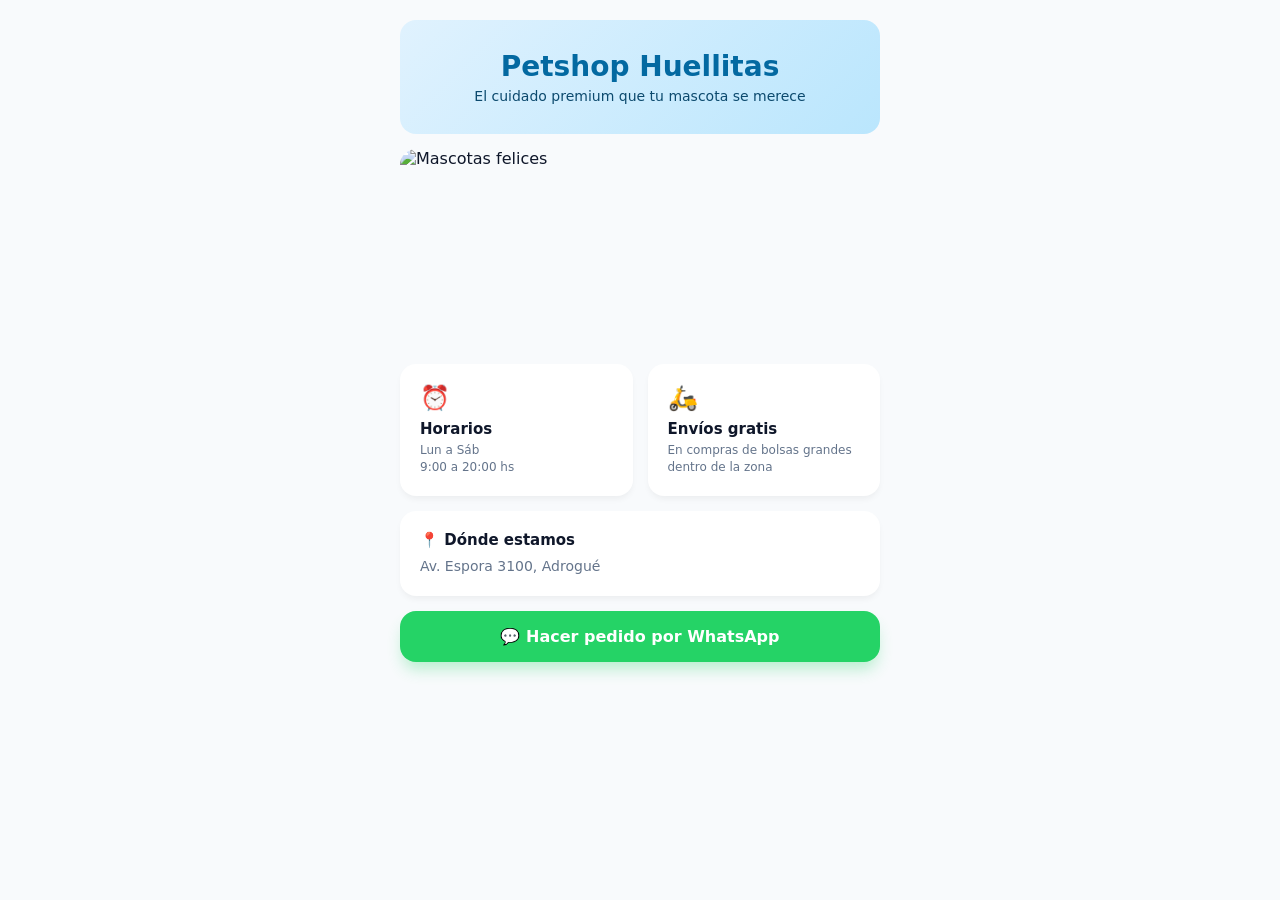
==== landing1/index.html @ efa2cc0a "second" ====
<!DOCTYPE html>
<html lang="es">
<head>
    <meta charset="UTF-8">
    <meta name="viewport" content="width=device-width, initial-scale=1.0">
    <title>Petshop Huellitas - Estilo Bento Premium</title>
    <style>
        :root {
            --bg-main: #f8fafc;
            --bg-card: #ffffff;
            --primary: #0ea5e9;
            --primary-hover: #0284c7;
            --text-main: #0f172a;
            --text-muted: #64748b;
            --radius: 16px;
        }

        * { box-sizing: border-box; margin: 0; padding: 0; font-family: system-ui, -apple-system, sans-serif; }
        body { background-color: var(--bg-main); color: var(--text-main); padding: 20px 15px; }

        .bento-container {
            max-width: 480px;
            margin: 0 auto;
            display: grid;
            grid-template-columns: repeat(2, 1fr);
            gap: 15px;
        }

        .hero-card {
            grid-column: span 2;
            background: linear-gradient(135deg, #e0f2fe, #bae6fd);
            padding: 30px 20px;
            border-radius: var(--radius);
            text-align: center;
        }
        .hero-card h1 { font-size: 28px; font-weight: 800; color: #0369a1; margin-bottom: 5px; }
        .hero-card p { color: #0c4a6e; font-size: 14px; }

        .img-card {
            grid-column: span 2;
            height: 200px;
            border-radius: var(--radius);
            overflow: hidden;
            position: relative;
        }
        .img-card img { width: 100%; height: 100%; object-fit: cover; }

        .info-box {
            background-color: var(--bg-card);
            padding: 20px;
            border-radius: var(--radius);
            box-shadow: 0 4px 6px -1px rgba(0,0,0,0.05);
            display: flex;
            flex-direction: column;
            justify-content: center;
        }
        .info-box span { font-size: 24px; margin-bottom: 8px; }
        .info-box h3 { font-size: 15px; font-weight: 700; margin-bottom: 4px; }
        .info-box p { font-size: 12px; color: var(--text-muted); line-height: 1.4; }

        .wsp-action {
            grid-column: span 2;
            background-color: #25d366;
            color: white;
            text-align: center;
            padding: 16px;
            border-radius: var(--radius);
            text-decoration: none;
            font-weight: 700;
            font-size: 16px;
            display: flex;
            align-items: center;
            justify-content: center;
            gap: 8px;
            box-shadow: 0 10px 15px -3px rgba(37,211,102,0.3);
        }
    </style>
</head>
<body>

    <div class="bento-container">
        <!-- Ficha Principal -->
        <header class="hero-card">
            <h1>Petshop Huellitas</h1>
            <p>El cuidado premium que tu mascota se merece</p>
        </header>

        <!-- Imagen de Portada -->
        <div class="img-card">
            <img src="https://images.unsplash.com/photo-1779896412071-bf3160aad19e" alt="Mascotas felices">
        </div>

        <!-- Bloque Izquierdo: Horarios -->
        <div class="info-box">
            <span>⏰</span>
            <h3>Horarios</h3>
            <p>Lun a Sáb<br>9:00 a 20:00 hs</p>
        </div>

        <!-- Bloque Derecho: Envíos -->
        <div class="info-box">
            <span>🛵</span>
            <h3>Envíos gratis</h3>
            <p>En compras de bolsas grandes dentro de la zona</p>
        </div>

        <!-- Bloque Completo: Dirección -->
        <div class="info-box" style="grid-column: span 2;">
            <h3>📍 Dónde estamos</h3>
            <p style="font-size: 14px; margin-top: 4px;">Av. Espora 3100, Adrogué</p>
        </div>

        <!-- Botón de Acción -->
        <a href="https://wa.me" class="wsp-action" target="_blank">
            💬 Hacer pedido por WhatsApp
        </a>
    </div>

</body>
</html>
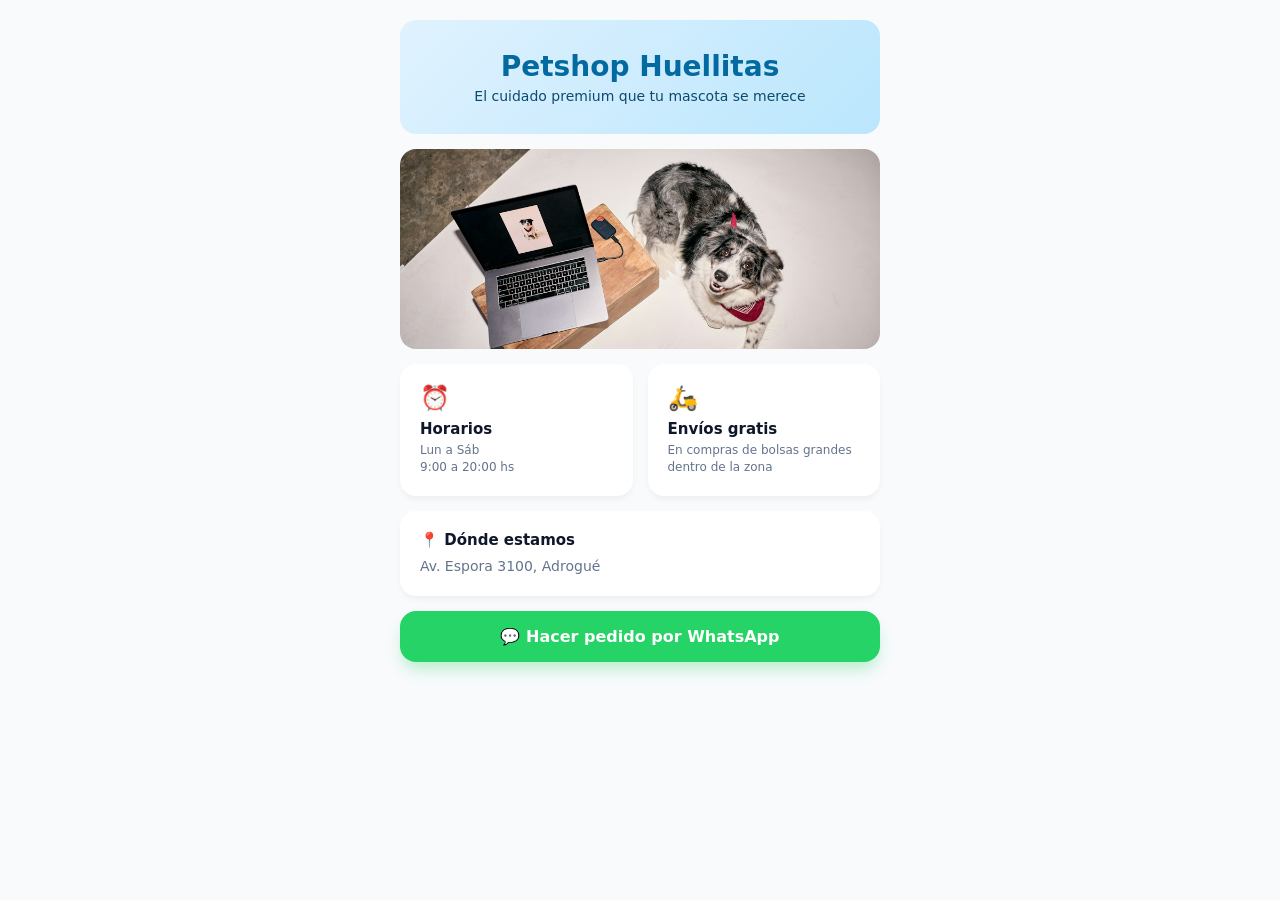
==== commit 0cfd9091: "mejoras: SEO, favicon, assets locales, landing5 sin dependencias - README en UTF-8 con licencia priv" ====
--- a/landing1/index.html
+++ b/landing1/index.html
@@ -4,6 +4,10 @@
     <meta charset="UTF-8">
     <meta name="viewport" content="width=device-width, initial-scale=1.0">
     <title>Petshop Huellitas - Estilo Bento Premium</title>
+    <meta name="description" content="Petshop Huellitas: cuidado premium para tu mascota. Horarios, envíos gratis y pedidos por WhatsApp en Adrogué." />
+    <meta property="og:type" content="website" />
+    <meta property="og:title" content="Petshop Huellitas - Estilo Bento Premium" />
+    <meta property="og:description" content="Cuidado premium para tu mascota. Envíos gratis en zona y pedidos por WhatsApp." />
     <style>
         :root {
             --bg-main: #f8fafc;
@@ -75,6 +79,7 @@
             box-shadow: 0 10px 15px -3px rgba(37,211,102,0.3);
         }
     </style>
+    <link rel="icon" type="image/svg+xml" href="../favicon.svg">
 </head>
 <body>
 
@@ -87,7 +92,7 @@
 
         <!-- Imagen de Portada -->
         <div class="img-card">
-            <img src="https://images.unsplash.com/photo-1779896412071-bf3160aad19e" alt="Mascotas felices">
+            <img src="assets/mascotas.jpg" alt="Mascotas felices">
         </div>
 
         <!-- Bloque Izquierdo: Horarios -->
@@ -116,5 +121,11 @@
         </a>
     </div>
 
+    <script>
+        const WHATSAPP_NUMERO = "541161079845";
+        document.querySelectorAll('a[href*="wa.me"]').forEach((a) => {
+            a.setAttribute('href', a.getAttribute('href').replace(/wa\.me(\/\d+)?/, `wa.me/${WHATSAPP_NUMERO}`));
+        });
+    </script>
 </body>
 </html>
